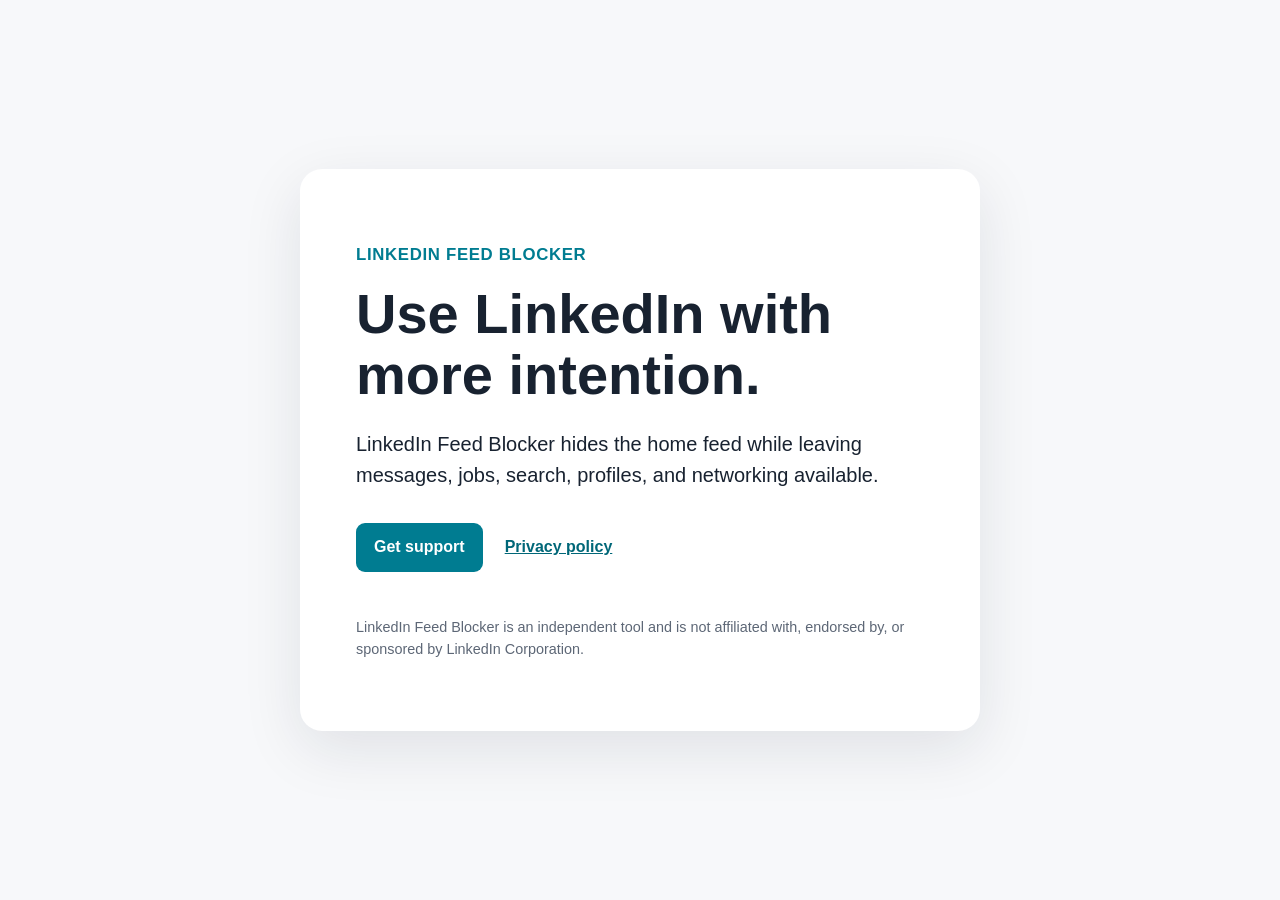
==== index.html @ e2f4a783 "Add privacy and support pages" ====
<!doctype html>
<html lang="en">
<head>
  <meta charset="utf-8">
  <meta name="viewport" content="width=device-width, initial-scale=1">
  <title>LinkedIn Feed Blocker Support</title>
  <link rel="stylesheet" href="styles.css">
</head>
<body>
  <main>
    <p class="eyebrow">LinkedIn Feed Blocker</p>
    <h1>Use LinkedIn with more intention.</h1>
    <p class="intro">LinkedIn Feed Blocker hides the home feed while leaving messages, jobs, search, profiles, and networking available.</p>
    <nav aria-label="Support links">
      <a class="button" href="support.html">Get support</a>
      <a class="text-link" href="privacy.html">Privacy policy</a>
    </nav>
    <p class="disclaimer">LinkedIn Feed Blocker is an independent tool and is not affiliated with, endorsed by, or sponsored by LinkedIn Corporation.</p>
  </main>
</body>
</html>
---- styles.css ----
:root {
  color-scheme: light dark;
  font-family: -apple-system, BlinkMacSystemFont, "Segoe UI", sans-serif;
  background: #f7f8fa;
  color: #182230;
}

body {
  margin: 0;
  min-height: 100vh;
  display: grid;
  place-items: center;
  line-height: 1.55;
}

main {
  box-sizing: border-box;
  width: min(680px, calc(100% - 48px));
  padding: 56px;
  border-radius: 22px;
  background: #fff;
  box-shadow: 0 18px 60px rgb(24 34 48 / 10%);
}

h1 { font-size: clamp(2rem, 6vw, 3.5rem); line-height: 1.08; margin: 0 0 24px; }
p { font-size: 1.05rem; }
.eyebrow { color: #007c91; font-weight: 700; letter-spacing: .04em; text-transform: uppercase; }
.eyebrow a { color: inherit; text-decoration: none; }
.intro { font-size: 1.25rem; }
nav { display: flex; align-items: center; gap: 22px; margin: 32px 0 44px; }
a { color: #006778; }
.button { background: #007c91; color: #fff; padding: 12px 18px; border-radius: 9px; font-weight: 700; text-decoration: none; }
.text-link { font-weight: 700; }
.disclaimer { color: #5d6776; font-size: .9rem; }

@media (prefers-color-scheme: dark) {
  :root { background: #101923; color: #f2f4f7; }
  main { background: #182230; box-shadow: none; }
  a { color: #5dd8e8; }
  .button { background: #00a1ba; color: #041417; }
  .disclaimer { color: #bbc4cf; }
}

@media (max-width: 600px) {
  main { width: 100%; min-height: 100vh; border-radius: 0; padding: 36px 24px; }
}
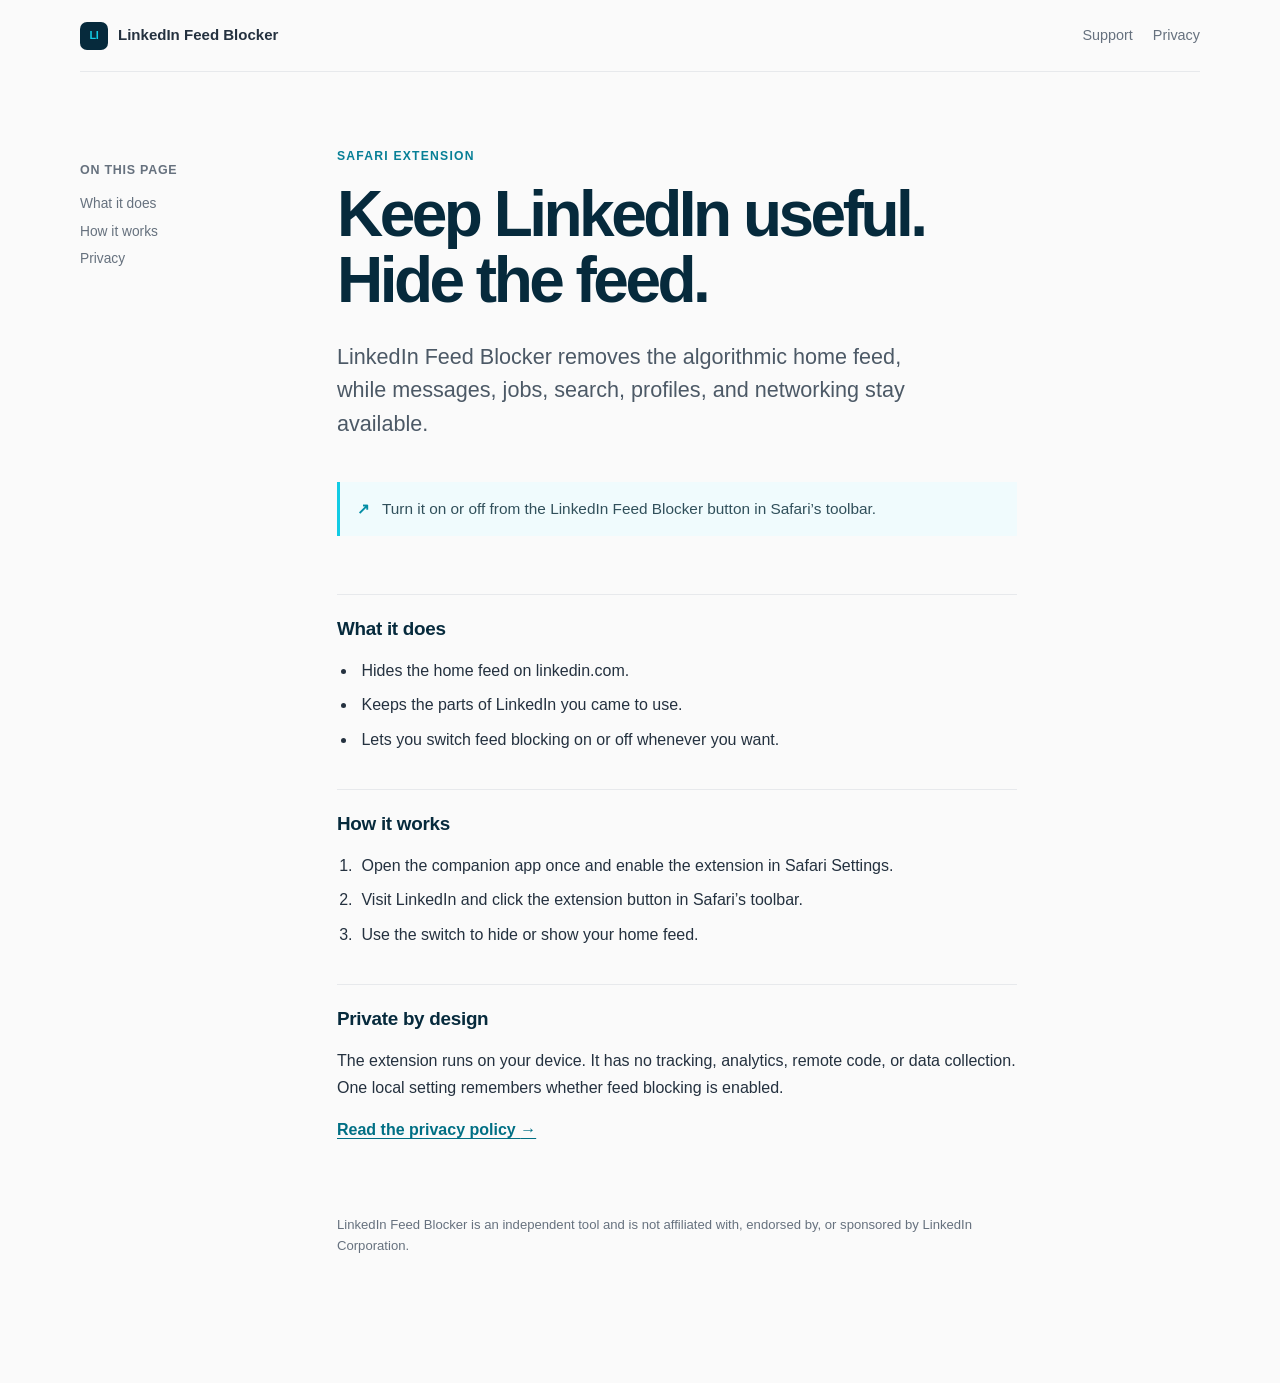
==== commit e13cf6f7: "Redesign GitHub Pages site as product document" ====
--- a/index.html
+++ b/index.html
@@ -3,19 +3,63 @@
 <head>
   <meta charset="utf-8">
   <meta name="viewport" content="width=device-width, initial-scale=1">
-  <title>LinkedIn Feed Blocker Support</title>
+  <meta name="description" content="A focused Safari extension that hides the LinkedIn home feed.">
+  <title>LinkedIn Feed Blocker</title>
   <link rel="stylesheet" href="styles.css">
 </head>
 <body>
-  <main>
-    <p class="eyebrow">LinkedIn Feed Blocker</p>
-    <h1>Use LinkedIn with more intention.</h1>
-    <p class="intro">LinkedIn Feed Blocker hides the home feed while leaving messages, jobs, search, profiles, and networking available.</p>
-    <nav aria-label="Support links">
-      <a class="button" href="support.html">Get support</a>
-      <a class="text-link" href="privacy.html">Privacy policy</a>
+  <header class="site-header">
+    <a class="brand" href="index.html" aria-label="LinkedIn Feed Blocker home">
+      <span class="brand-mark" aria-hidden="true">LI</span>
+      <span>LinkedIn Feed Blocker</span>
+    </a>
+    <nav aria-label="Primary navigation">
+      <a href="support.html">Support</a>
+      <a href="privacy.html">Privacy</a>
     </nav>
-    <p class="disclaimer">LinkedIn Feed Blocker is an independent tool and is not affiliated with, endorsed by, or sponsored by LinkedIn Corporation.</p>
+  </header>
+
+  <main class="doc-layout">
+    <aside class="doc-aside" aria-label="Page contents">
+      <p>On this page</p>
+      <a href="#what-it-does">What it does</a>
+      <a href="#how-it-works">How it works</a>
+      <a href="#privacy">Privacy</a>
+    </aside>
+
+    <article class="document">
+      <p class="kicker">Safari extension</p>
+      <h1>Keep LinkedIn useful.<br>Hide the feed.</h1>
+      <p class="lede">LinkedIn Feed Blocker removes the algorithmic home feed, while messages, jobs, search, profiles, and networking stay available.</p>
+
+      <p class="callout"><span aria-hidden="true">↗</span> Turn it on or off from the LinkedIn Feed Blocker button in Safari’s toolbar.</p>
+
+      <section id="what-it-does">
+        <h2>What it does</h2>
+        <ul>
+          <li>Hides the home feed on linkedin.com.</li>
+          <li>Keeps the parts of LinkedIn you came to use.</li>
+          <li>Lets you switch feed blocking on or off whenever you want.</li>
+        </ul>
+      </section>
+
+      <section id="how-it-works">
+        <h2>How it works</h2>
+        <ol>
+          <li>Open the companion app once and enable the extension in Safari Settings.</li>
+          <li>Visit LinkedIn and click the extension button in Safari’s toolbar.</li>
+          <li>Use the switch to hide or show your home feed.</li>
+        </ol>
+      </section>
+
+      <section id="privacy">
+        <h2>Private by design</h2>
+        <p>The extension runs on your device. It has no tracking, analytics, remote code, or data collection. One local setting remembers whether feed blocking is enabled.</p>
+        <p><a class="inline-action" href="privacy.html">Read the privacy policy <span aria-hidden="true">→</span></a></p>
+      </section>
+
+      <p class="fine-print">LinkedIn Feed Blocker is an independent tool and is not affiliated with, endorsed by, or sponsored by LinkedIn Corporation.</p>
+    </article>
   </main>
 </body>
 </html>
--- a/styles.css
+++ b/styles.css
@@ -1,46 +1,66 @@
 :root {
-  color-scheme: light dark;
-  font-family: -apple-system, BlinkMacSystemFont, "Segoe UI", sans-serif;
-  background: #f7f8fa;
-  color: #182230;
+  color-scheme: light;
+  --ink: #24313f;
+  --muted: #66717e;
+  --line: #e7e9ec;
+  --paper: #ffffff;
+  --canvas: #fafafa;
+  --navy: #062a3c;
+  --cyan: #12cbe4;
+  font-family: ui-sans-serif, -apple-system, BlinkMacSystemFont, "Segoe UI", sans-serif;
+  background: var(--canvas);
+  color: var(--ink);
 }
 
-body {
-  margin: 0;
-  min-height: 100vh;
-  display: grid;
-  place-items: center;
-  line-height: 1.55;
+* { box-sizing: border-box; }
+html { scroll-behavior: smooth; }
+body { margin: 0; min-width: 320px; line-height: 1.65; }
+a { color: inherit; text-underline-offset: 3px; }
+
+.site-header {
+  width: min(1120px, calc(100% - 48px));
+  min-height: 72px;
+  margin: 0 auto;
+  display: flex;
+  justify-content: space-between;
+  align-items: center;
+  border-bottom: 1px solid var(--line);
 }
 
-main {
-  box-sizing: border-box;
-  width: min(680px, calc(100% - 48px));
-  padding: 56px;
-  border-radius: 22px;
-  background: #fff;
-  box-shadow: 0 18px 60px rgb(24 34 48 / 10%);
+.brand { display: inline-flex; gap: 10px; align-items: center; font-size: .94rem; font-weight: 680; text-decoration: none; }
+.brand-mark { width: 28px; height: 28px; display: grid; place-items: center; border-radius: 7px; background: var(--navy); color: var(--cyan); font-size: .68rem; font-weight: 800; letter-spacing: -.04em; }
+nav { display: flex; gap: 20px; font-size: .9rem; }
+nav a { color: var(--muted); text-decoration: none; }
+nav a:hover, nav a[aria-current="page"] { color: var(--ink); }
+
+.doc-layout { width: min(1120px, calc(100% - 48px)); margin: 74px auto 110px; display: grid; grid-template-columns: 165px minmax(0, 680px); gap: 92px; }
+.doc-aside { padding-top: 12px; font-size: .86rem; line-height: 2; }
+.doc-aside p { margin: 0 0 7px; color: var(--muted); font-size: .78rem; font-weight: 650; text-transform: uppercase; letter-spacing: .06em; }
+.doc-aside a { display: block; color: var(--muted); text-decoration: none; }
+.doc-aside a:hover { color: var(--ink); }
+.document { min-width: 0; }
+.kicker { margin: 0 0 16px; color: #077f96; font-size: .76rem; font-weight: 760; letter-spacing: .1em; text-transform: uppercase; }
+h1 { max-width: 650px; margin: 0; color: var(--navy); font-size: clamp(2.5rem, 5vw, 4.25rem); font-weight: 720; letter-spacing: -.055em; line-height: 1.03; }
+.lede { max-width: 615px; margin: 26px 0 0; color: #4c5966; font-size: clamp(1.15rem, 2vw, 1.35rem); line-height: 1.55; }
+.callout { margin: 42px 0 58px; padding: 14px 17px; border-left: 3px solid var(--cyan); background: #f0fbfd; color: #31505b; font-size: .96rem; }
+.callout span { margin-right: 8px; color: #038da5; font-weight: 800; }
+section { padding-top: 18px; margin-top: 36px; border-top: 1px solid var(--line); }
+h2 { margin: 0 0 14px; color: var(--navy); font-size: 1.18rem; letter-spacing: -.015em; }
+p { margin: 0 0 16px; }
+ul, ol { margin: 0; padding-left: 1.25rem; }
+li { padding-left: .28rem; margin: 8px 0; }
+.inline-action { color: #006f84; font-weight: 680; }
+.fine-print { margin-top: 70px; color: var(--muted); font-size: .82rem; }
+.single-column { width: min(680px, calc(100% - 48px)); margin: 74px auto 110px; }
+.policy h1 { font-size: clamp(2.4rem, 5vw, 3.5rem); }
+.policy h2 { margin-top: 40px; }
+.effective-date { margin-top: 18px; color: var(--muted); font-size: .92rem; }
+
+@media (max-width: 740px) {
+  .site-header, .doc-layout, .single-column { width: min(100% - 36px, 680px); }
+  .site-header { min-height: 64px; }
+  .doc-layout { display: block; margin-top: 48px; }
+  .doc-aside { display: none; }
+  .single-column { margin-top: 48px; }
+  nav { gap: 14px; }
 }
-
-h1 { font-size: clamp(2rem, 6vw, 3.5rem); line-height: 1.08; margin: 0 0 24px; }
-p { font-size: 1.05rem; }
-.eyebrow { color: #007c91; font-weight: 700; letter-spacing: .04em; text-transform: uppercase; }
-.eyebrow a { color: inherit; text-decoration: none; }
-.intro { font-size: 1.25rem; }
-nav { display: flex; align-items: center; gap: 22px; margin: 32px 0 44px; }
-a { color: #006778; }
-.button { background: #007c91; color: #fff; padding: 12px 18px; border-radius: 9px; font-weight: 700; text-decoration: none; }
-.text-link { font-weight: 700; }
-.disclaimer { color: #5d6776; font-size: .9rem; }
-
-@media (prefers-color-scheme: dark) {
-  :root { background: #101923; color: #f2f4f7; }
-  main { background: #182230; box-shadow: none; }
-  a { color: #5dd8e8; }
-  .button { background: #00a1ba; color: #041417; }
-  .disclaimer { color: #bbc4cf; }
-}
-
-@media (max-width: 600px) {
-  main { width: 100%; min-height: 100vh; border-radius: 0; padding: 36px 24px; }
-}
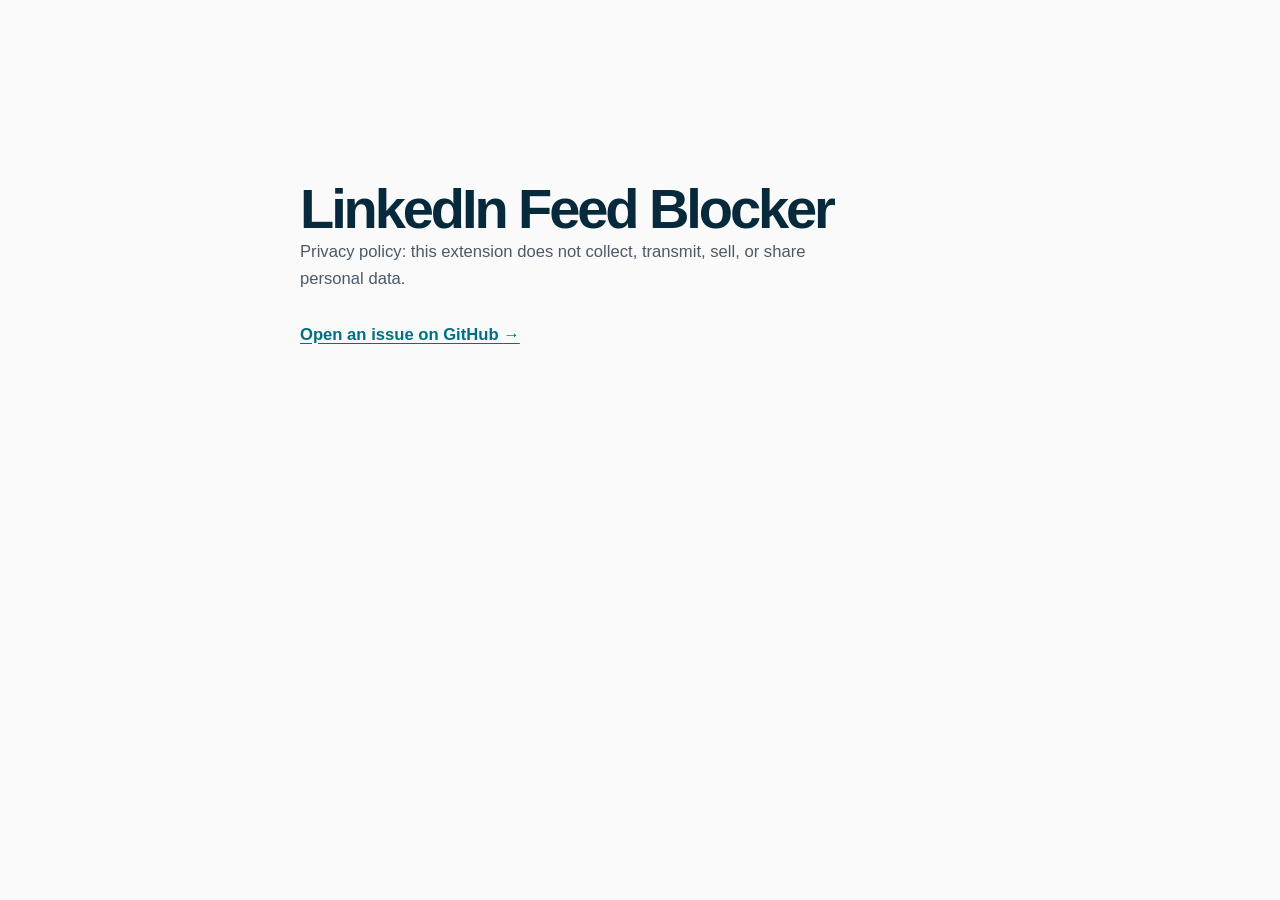
==== commit 184d752d: "Simplify GitHub Pages home" ====
--- a/index.html
+++ b/index.html
@@ -3,62 +3,16 @@
 <head>
   <meta charset="utf-8">
   <meta name="viewport" content="width=device-width, initial-scale=1">
-  <meta name="description" content="A focused Safari extension that hides the LinkedIn home feed.">
+  <meta name="description" content="LinkedIn Feed Blocker privacy and support.">
   <title>LinkedIn Feed Blocker</title>
   <link rel="stylesheet" href="styles.css">
 </head>
 <body>
-  <header class="site-header">
-    <a class="brand" href="index.html" aria-label="LinkedIn Feed Blocker home">
-      <span class="brand-mark" aria-hidden="true">LI</span>
-      <span>LinkedIn Feed Blocker</span>
-    </a>
-    <nav aria-label="Primary navigation">
-      <a href="support.html">Support</a>
-      <a href="privacy.html">Privacy</a>
-    </nav>
-  </header>
-
-  <main class="doc-layout">
-    <aside class="doc-aside" aria-label="Page contents">
-      <p>On this page</p>
-      <a href="#what-it-does">What it does</a>
-      <a href="#how-it-works">How it works</a>
-      <a href="#privacy">Privacy</a>
-    </aside>
-
-    <article class="document">
-      <p class="kicker">Safari extension</p>
-      <h1>Keep LinkedIn useful.<br>Hide the feed.</h1>
-      <p class="lede">LinkedIn Feed Blocker removes the algorithmic home feed, while messages, jobs, search, profiles, and networking stay available.</p>
-
-      <p class="callout"><span aria-hidden="true">↗</span> Turn it on or off from the LinkedIn Feed Blocker button in Safari’s toolbar.</p>
-
-      <section id="what-it-does">
-        <h2>What it does</h2>
-        <ul>
-          <li>Hides the home feed on linkedin.com.</li>
-          <li>Keeps the parts of LinkedIn you came to use.</li>
-          <li>Lets you switch feed blocking on or off whenever you want.</li>
-        </ul>
-      </section>
-
-      <section id="how-it-works">
-        <h2>How it works</h2>
-        <ol>
-          <li>Open the companion app once and enable the extension in Safari Settings.</li>
-          <li>Visit LinkedIn and click the extension button in Safari’s toolbar.</li>
-          <li>Use the switch to hide or show your home feed.</li>
-        </ol>
-      </section>
-
-      <section id="privacy">
-        <h2>Private by design</h2>
-        <p>The extension runs on your device. It has no tracking, analytics, remote code, or data collection. One local setting remembers whether feed blocking is enabled.</p>
-        <p><a class="inline-action" href="privacy.html">Read the privacy policy <span aria-hidden="true">→</span></a></p>
-      </section>
-
-      <p class="fine-print">LinkedIn Feed Blocker is an independent tool and is not affiliated with, endorsed by, or sponsored by LinkedIn Corporation.</p>
+  <main class="single-column home-page">
+    <article class="document home-copy">
+      <h1>LinkedIn Feed Blocker</h1>
+      <p>Privacy policy: this extension does not collect, transmit, sell, or share personal data.</p>
+      <p><a class="inline-action" href="https://github.com/aliciaww/linkedin-feed-blocker/issues">Open an issue on GitHub <span aria-hidden="true">→</span></a></p>
     </article>
   </main>
 </body>
--- a/styles.css
+++ b/styles.css
@@ -52,6 +52,10 @@
 .inline-action { color: #006f84; font-weight: 680; }
 .fine-print { margin-top: 70px; color: var(--muted); font-size: .82rem; }
 .single-column { width: min(680px, calc(100% - 48px)); margin: 74px auto 110px; }
+.home-page { margin-top: clamp(120px, 20vh, 220px); }
+.home-copy h1 { font-size: clamp(2.4rem, 5vw, 3.5rem); }
+.home-copy p { max-width: 530px; color: #4c5966; font-size: 1.04rem; }
+.home-copy .inline-action { display: inline-block; margin-top: 12px; }
 .policy h1 { font-size: clamp(2.4rem, 5vw, 3.5rem); }
 .policy h2 { margin-top: 40px; }
 .effective-date { margin-top: 18px; color: var(--muted); font-size: .92rem; }
@@ -62,5 +66,6 @@
   .doc-layout { display: block; margin-top: 48px; }
   .doc-aside { display: none; }
   .single-column { margin-top: 48px; }
+  .home-page { margin-top: 100px; }
   nav { gap: 14px; }
 }
